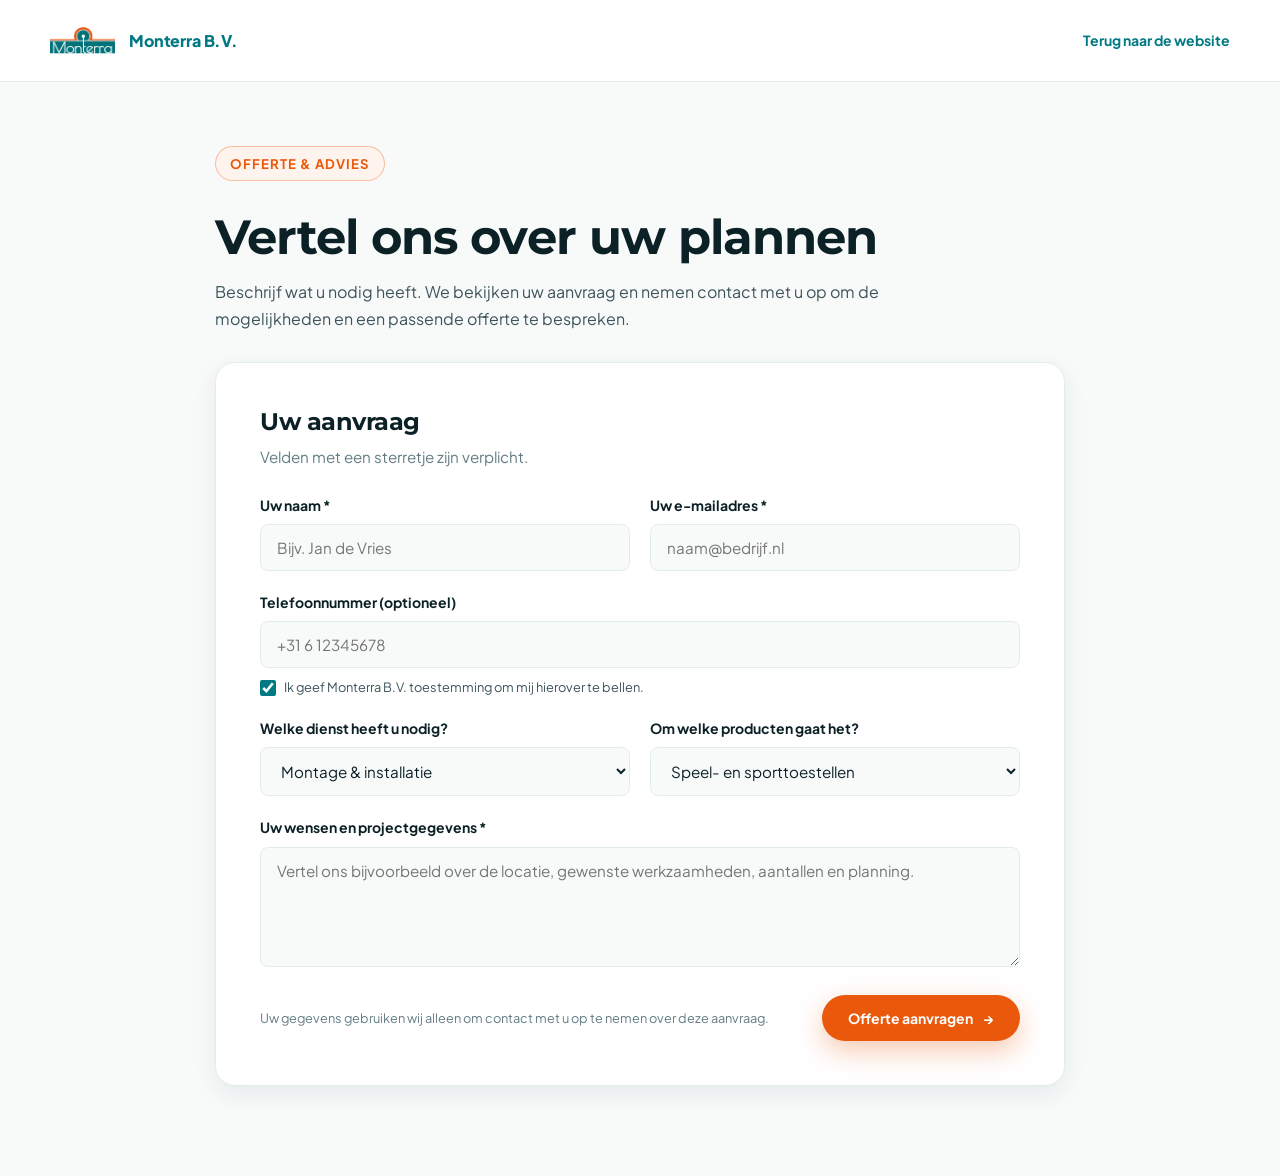
==== offerte.html @ 54d2835e "Update website" ====
<!doctype html>
<html lang="nl">
<head>
  <meta charset="utf-8">
  <meta name="viewport" content="width=device-width, initial-scale=1">
  <meta name="description" content="Vraag een offerte of advies aan bij Monterra B.V.">
  <title>Offerte of advies aanvragen | Monterra B.V.</title>
  <link rel="stylesheet" href="styles.css">
</head>
<body class="quote-page">
  <header class="quote-header">
    <a href="index.html" class="brand-link" aria-label="Monterra B.V. startpagina">
      <img src="assets/optimized/monterra-logo.png" alt="Monterra B.V." class="brand-logo-img">
      <span class="brand-name">Monterra B.V.</span>
    </a>
    <a href="index.html#contact" class="quote-back-link">Terug naar de website</a>
  </header>
  <main class="quote-main">
    <div class="quote-intro">
      <span class="section-tag tag-orange">Offerte & advies</span>
      <h1>Vertel ons over uw plannen</h1>
      <p>Beschrijf wat u nodig heeft. We bekijken uw aanvraag en nemen contact met u op om de mogelijkheden en een passende offerte te bespreken.</p>
    </div>
    <section class="contact-form-box quote-form-box" aria-labelledby="quoteFormTitle">
      <h2 id="quoteFormTitle">Uw aanvraag</h2>
      <p>Velden met een sterretje zijn verplicht.</p>
      <form id="quoteForm">
        <div class="form-grid">
          <div class="form-group">
            <label for="quoteName" class="form-label">Uw naam *</label>
            <input type="text" id="quoteName" class="form-control" placeholder="Bijv. Jan de Vries" autocomplete="name" required>
          </div>
          <div class="form-group">
            <label for="quoteEmail" class="form-label">Uw e-mailadres *</label>
            <input type="email" id="quoteEmail" class="form-control" placeholder="naam@bedrijf.nl" autocomplete="email" required>
          </div>
          <div class="form-group full-width">
            <label for="quotePhone" class="form-label">Telefoonnummer (optioneel)</label>
            <input type="tel" id="quotePhone" class="form-control" placeholder="+31 6 12345678" autocomplete="tel">
            <div class="form-consent-inline"><input type="checkbox" id="quoteCallConsent" checked><label for="quoteCallConsent">Ik geef Monterra B.V. toestemming om mij hierover te bellen.</label></div>
          </div>
          <div class="form-group">
            <label for="quoteService" class="form-label">Welke dienst heeft u nodig?</label>
            <select id="quoteService" class="form-control">
              <option>Montage & installatie</option>
              <option>Circulair en duurzaam vervangen</option>
              <option>Projectbegeleiding en planning</option>
              <option>Onderhoudscontroles</option>
              <option>Anders, graag in overleg</option>
            </select>
          </div>
          <div class="form-group">
            <label for="quoteCategory" class="form-label">Om welke producten gaat het?</label>
            <select id="quoteCategory" class="form-control">
              <option>Speel- en sporttoestellen</option>
              <option>Overkappingen en shelters</option>
              <option>Fietsparkeren</option>
              <option>Straatmeubilair</option>
              <option>Anders, graag in overleg</option>
            </select>
          </div>
          <div class="form-group full-width">
            <label for="quoteMessage" class="form-label">Uw wensen en projectgegevens *</label>
            <textarea id="quoteMessage" class="form-control" placeholder="Vertel ons bijvoorbeeld over de locatie, gewenste werkzaamheden, aantallen en planning." required></textarea>
          </div>
        </div>
        <div class="form-submit-row">
          <span class="form-privacy-note">Uw gegevens gebruiken wij alleen om contact met u op te nemen over deze aanvraag.</span>
          <button type="submit" class="btn-primary"><span>Offerte aanvragen</span><span aria-hidden="true">→</span></button>
        </div>
      </form>
    </section>
    <div id="quoteConfirmation" class="quote-confirmation" role="status" aria-live="polite" hidden>
      <span class="quote-confirmation-icon" aria-hidden="true">✓</span>
      <div><strong>Uw aanvraag staat klaar.</strong><br>Uw e-mailprogramma is geopend met uw aanvraag. Verstuur de e-mail daar om uw gegevens bij Monterra af te leveren.</div>
    </div>
  </main>
  <script>
    document.getElementById('quoteForm').addEventListener('submit', function (event) {
      event.preventDefault();
      const value = (id) => document.getElementById(id).value.trim();
      const name = value('quoteName');
      const email = value('quoteEmail');
      const phone = value('quotePhone') || 'Niet opgegeven';
      const service = value('quoteService');
      const category = value('quoteCategory');
      const consent = document.getElementById('quoteCallConsent').checked ? 'Ja' : 'Nee';
      const message = value('quoteMessage');
      const subject = encodeURIComponent('Offerteaanvraag via de website');
      const body = encodeURIComponent(`Naam: ${name}\nE-mailadres: ${email}\nTelefoonnummer: ${phone}\nToestemming om te bellen: ${consent}\nDienst: ${service}\nProductcategorie: ${category}\n\nWensen en projectgegevens:\n${message}`);
      window.location.href = `mailto:info@monterrabv.nl?subject=${subject}&body=${body}`;
      document.getElementById('quoteConfirmation').hidden = false;
      document.getElementById('quoteConfirmation').scrollIntoView({ behavior: 'smooth', block: 'nearest' });
    });
  </script>
</body>
</html>
---- styles.css ----
/* ==========================================================================
   MONTERRA B.V. - MODERN PROFESSIONAL REDESIGN
   Color Palette:
   - Primary: #EA580B (Terracotta / Horizon Orange)
   - Secondary: #017982 (Ocean Pine / Deep Teal)
   - Extended Palette: Built for optimal contrast, readability, and elegance
   ========================================================================== */

@import url('https://fonts.googleapis.com/css2?family=Montserrat:ital,wght@0,300;0,400;0,500;0,600;0,700;0,800;1,400&family=Plus+Jakarta+Sans:wght@400;500;600;700;800&display=swap');

:root {
  /* Brand Core Colors */
  --color-primary: #EA580B;
  --color-primary-hover: #C84805;
  --color-primary-active: #A63A02;
  --color-primary-light: #FFF4ED;
  --color-primary-surface: #FEEADB;
  --color-primary-glow: rgba(234, 88, 11, 0.25);
  --color-primary-border: rgba(234, 88, 11, 0.35);

  --color-secondary: #017982;
  --color-secondary-hover: #015E65;
  --color-secondary-light: #E7F6F7;
  --color-secondary-surface: #D0EFF2;
  --color-secondary-glow: rgba(1, 121, 130, 0.25);
  --color-secondary-border: rgba(1, 121, 130, 0.25);

  /* Deep Tones & Canvas */
  --color-deep-base: #071518;
  --color-deep-surface: #0E252A;
  --color-deep-card: #15343B;
  --color-deep-border: rgba(255, 255, 255, 0.1);

  --color-canvas: #F8FAFA;
  --color-canvas-alt: #F0F5F6;
  --color-surface-white: #FFFFFF;
  --color-surface-border: #E2ECEE;

  /* Typography */
  --color-text-main: #0C2126;
  --color-text-body: #3E545A;
  --color-text-muted: #647D84;
  --color-text-light: #E2EFF1;
  --color-text-white: #FFFFFF;

  /* Spacing & Radii */
  --radius-sm: 8px;
  --radius-md: 14px;
  --radius-lg: 20px;
  --radius-xl: 28px;
  --radius-full: 9999px;

  /* Shadows */
  --shadow-sm: 0 2px 8px rgba(12, 33, 38, 0.04);
  --shadow-md: 0 8px 24px rgba(12, 33, 38, 0.08);
  --shadow-lg: 0 16px 40px rgba(12, 33, 38, 0.12);
  --shadow-hover: 0 20px 48px rgba(1, 121, 130, 0.15);
  --shadow-primary: 0 10px 28px rgba(234, 88, 11, 0.32);

  /* Transitions */
  --transition-fast: 180ms cubic-bezier(0.16, 1, 0.3, 1);
  --transition-normal: 280ms cubic-bezier(0.16, 1, 0.3, 1);
  --transition-slow: 450ms cubic-bezier(0.16, 1, 0.3, 1);
}

/* Base Styles */
*, *::before, *::after {
  box-sizing: border-box;
  margin: 0;
  padding: 0;
}

html {
  scroll-behavior: smooth;
  font-family: 'Plus Jakarta Sans', 'Montserrat', -apple-system, BlinkMacSystemFont, 'Segoe UI', Roboto, sans-serif;
  color: var(--color-text-main);
  background-color: var(--color-canvas);
  -webkit-font-smoothing: antialiased;
  -moz-osx-font-smoothing: grayscale;
}

body {
  line-height: 1.6;
  overflow-x: hidden;
  background-color: var(--color-canvas);
}

img {
  max-width: 100%;
  height: auto;
  display: block;
}

a {
  color: inherit;
  text-decoration: none;
  transition: color var(--transition-fast);
}

button, input, textarea, select {
  font-family: inherit;
}

.container {
  width: 100%;
  max-width: 1240px;
  margin-left: auto;
  margin-right: auto;
  padding-left: 24px;
  padding-right: 24px;
}

/* Typography Helpers */
h1, h2, h3, h4, h5, h6 {
  font-family: 'Montserrat', sans-serif;
  color: var(--color-text-main);
  line-height: 1.25;
  font-weight: 700;
  letter-spacing: -0.02em;
}

.section-tag {
  display: inline-flex;
  align-items: center;
  gap: 8px;
  padding: 6px 14px;
  background-color: var(--color-secondary-light);
  color: var(--color-secondary);
  border-radius: var(--radius-full);
  font-size: 0.825rem;
  font-weight: 700;
  text-transform: uppercase;
  letter-spacing: 0.08em;
  margin-bottom: 16px;
  border: 1px solid var(--color-secondary-border);
}

.section-tag.tag-orange {
  background-color: var(--color-primary-light);
  color: var(--color-primary);
  border-color: var(--color-primary-border);
}

.section-title {
  font-size: clamp(2rem, 3.5vw, 2.75rem);
  margin-bottom: 16px;
  color: var(--color-text-main);
}

.section-subtitle {
  font-size: 1.125rem;
  color: var(--color-text-body);
  max-width: 680px;
  line-height: 1.65;
}

/* ==========================================================================
   NAVIGATION BAR
   ========================================================================== */
.site-header {
  position: sticky;
  top: 0;
  z-index: 100;
  background: rgba(255, 255, 255, 0.92);
  backdrop-filter: blur(14px);
  -webkit-backdrop-filter: blur(14px);
  border-bottom: 1px solid var(--color-surface-border);
  transition: all var(--transition-normal);
}

.site-header.scrolled {
  box-shadow: var(--shadow-sm);
  background: rgba(255, 255, 255, 0.98);
}

.nav-container {
  display: flex;
  align-items: center;
  justify-content: space-between;
  height: 84px;
}

.brand-link {
  display: flex;
  align-items: center;
  gap: 14px;
}

.brand-logo-img {
  height: 52px;
  width: auto;
  object-fit: contain;
}

.brand-text-block {
  display: flex;
  flex-direction: column;
}

.brand-name {
  font-size: 16px;
  font-weight: 800;
  color: var(--color-secondary);
  line-height: 1.1;
  letter-spacing: -0.01em;
}

.brand-tagline-small {
  font-size: 11px;
  font-weight: 600;
  color: var(--color-primary);
  letter-spacing: 0.02em;
}

.nav-menu {
  display: flex;
  align-items: center;
  list-style: none;
  gap: 32px;
}

.nav-link {
  font-size: 14px;
  font-weight: 600;
  color: var(--color-text-body);
  padding: 8px 0;
  position: relative;
  transition: color var(--transition-fast);
}

.nav-link:hover, .nav-link.active {
  color: var(--color-secondary);
}

.nav-link::after {
  content: '';
  position: absolute;
  bottom: 0;
  left: 0;
  width: 0;
  height: 2px;
  background: var(--color-primary);
  transition: width var(--transition-fast);
  border-radius: 2px;
}

.nav-link:hover::after, .nav-link.active::after {
  width: 100%;
}

.nav-link-badge {
  display: inline-block;
  padding: 2px 7px;
  font-size: 0.675rem;
  font-weight: 700;
  background: var(--color-primary-light);
  color: var(--color-primary);
  border-radius: var(--radius-full);
  margin-left: 6px;
  vertical-align: middle;
  border: 1px solid var(--color-primary-border);
}

.nav-actions {
  display: flex;
  align-items: center;
  gap: 16px;
}

.btn-phone-quick {
  display: flex;
  align-items: center;
  height: 40px;
  gap: 8px;
  font-size: 14px;
  font-weight: 700;
  color: var(--color-secondary);
  padding: 9px 16px;
  background: var(--color-secondary-light);
  border-radius: var(--radius-full);
  border: 1px solid var(--color-secondary-border);
  transition: all var(--transition-fast);
}

.nav-actions > .btn-primary {
  height: 40px;
  padding-top: 0;
  padding-bottom: 0;
}

.btn-phone-quick:hover {
  background: var(--color-secondary);
  color: #FFFFFF;
}

.btn-phone-quick svg {
  width: 16px;
  height: 16px;
}

.btn-primary {
  display: inline-flex;
  align-items: center;
  justify-content: center;
  gap: 10px;
  background-color: var(--color-primary);
  color: #FFFFFF;
  padding: 12px 24px;
  border-radius: var(--radius-full);
  font-weight: 700;
  font-size: 14px;
  box-shadow: var(--shadow-primary);
  border: 2px solid transparent;
  cursor: pointer;
  transition: all var(--transition-fast);
}

.btn-primary:hover {
  background-color: var(--color-primary-hover);
  transform: translateY(-2px);
  box-shadow: 0 12px 30px rgba(234, 88, 11, 0.4);
}

.btn-primary:active {
  transform: translateY(0);
}

.btn-secondary {
  display: inline-flex;
  align-items: center;
  justify-content: center;
  gap: 10px;
  background-color: #FFFFFF;
  color: var(--color-secondary);
  padding: 12px 24px;
  border-radius: var(--radius-full);
  font-weight: 700;
  font-size: 0.95rem;
  border: 2px solid var(--color-secondary);
  cursor: pointer;
  transition: all var(--transition-fast);
}

.btn-secondary:hover {
  background-color: var(--color-secondary-light);
  transform: translateY(-2px);
  box-shadow: var(--shadow-sm);
}

.mobile-menu-btn {
  display: none;
  background: transparent;
  border: none;
  color: var(--color-text-main);
  padding: 8px;
  cursor: pointer;
}

.mobile-menu-btn svg {
  width: 28px;
  height: 28px;
}

/* ==========================================================================
   HERO SECTION
   ========================================================================== */
.hero-section {
  position: relative;
  padding: 70px 0 100px;
  background: radial-gradient(circle at 85% 15%, rgba(1, 121, 130, 0.08) 0%, rgba(248, 250, 250, 0) 55%),
              radial-gradient(circle at 10% 90%, rgba(234, 88, 11, 0.06) 0%, rgba(248, 250, 250, 0) 45%),
              var(--color-canvas);
  overflow: hidden;
}

.hero-grid {
  display: grid;
  grid-template-columns: 1.15fr 0.85fr;
  gap: 56px;
  align-items: center;
}

.hero-content {
  position: relative;
  z-index: 2;
}

.hero-slogan-badge {
  display: inline-flex;
  align-items: center;
  gap: 10px;
  padding: 8px 18px;
  background: #FFFFFF;
  border: 1px solid var(--color-surface-border);
  border-radius: var(--radius-full);
  margin-bottom: 24px;
  box-shadow: var(--shadow-sm);
}

.hero-slogan-badge .pulse-dot {
  width: 9px;
  height: 9px;
  background-color: var(--color-primary);
  border-radius: 50%;
  box-shadow: 0 0 0 0 rgba(234, 88, 11, 0.6);
  animation: pulseDot 2s infinite;
}

@keyframes pulseDot {
  0% { transform: scale(0.95); box-shadow: 0 0 0 0 rgba(234, 88, 11, 0.7); }
  70% { transform: scale(1); box-shadow: 0 0 0 8px rgba(234, 88, 11, 0); }
  100% { transform: scale(0.95); box-shadow: 0 0 0 0 rgba(234, 88, 11, 0); }
}

.hero-slogan-badge span {
  font-size: 0.875rem;
  font-weight: 700;
  color: var(--color-secondary);
}

.hero-title {
  font-size: clamp(2.4rem, 4.5vw, 3.75rem);
  font-weight: 800;
  color: var(--color-text-main);
  line-height: 1.12;
  letter-spacing: -0.03em;
  margin-bottom: 22px;
}

.hero-title .highlight-orange {
  color: var(--color-primary);
  position: relative;
  display: inline-block;
}

.hero-title .highlight-teal {
  color: var(--color-secondary);
}

.hero-description {
  font-size: 1.15rem;
  color: var(--color-text-body);
  line-height: 1.7;
  margin-bottom: 32px;
}

.hero-pillars {
  display: grid;
  grid-template-columns: repeat(2, 1fr);
  gap: 14px 20px;
  margin-bottom: 36px;
}

.pillar-item {
  display: flex;
  align-items: center;
  gap: 10px;
  font-size: 0.95rem;
  font-weight: 600;
  color: var(--color-text-main);
}

.pillar-item .check-icon {
  width: 22px;
  height: 22px;
  border-radius: 50%;
  background: var(--color-secondary-light);
  color: var(--color-secondary);
  display: flex;
  align-items: center;
  justify-content: center;
  flex-shrink: 0;
}

.hero-cta-group {
  display: flex;
  align-items: center;
  gap: 16px;
  flex-wrap: wrap;
  margin-bottom: 40px;
}

.hero-stats-strip {
  display: flex;
  align-items: center;
  gap: 36px;
  padding-top: 28px;
  border-top: 1px solid var(--color-surface-border);
}

.stat-item {
  display: flex;
  flex-direction: column;
}

.stat-number {
  font-size: 1.75rem;
  font-weight: 800;
  color: var(--color-secondary);
  line-height: 1.1;
  font-family: 'Montserrat', sans-serif;
}

.stat-label {
  font-size: 0.8rem;
  font-weight: 600;
  color: var(--color-text-muted);
}

/* Hero Visual Card */
.hero-visual {
  position: relative;
  z-index: 1;
}

.hero-image-wrapper {
  position: relative;
  border-radius: var(--radius-xl);
  overflow: hidden;
  box-shadow: var(--shadow-lg);
  border: 1px solid rgba(1, 121, 130, 0.15);
  background: #FFFFFF;
}

.hero-main-img {
  width: 100%;
  height: 480px;
  object-fit: cover;
  display: block;
  transition: transform var(--transition-slow);
}

.hero-image-wrapper:hover .hero-main-img {
  transform: scale(1.03);
}

.hero-image-overlay {
  position: absolute;
  inset: 0;
  background: linear-gradient(180deg, rgba(7, 21, 24, 0.1) 0%, rgba(7, 21, 24, 0.7) 100%);
  pointer-events: none;
}

.hero-overlay-content {
  position: absolute;
  bottom: 24px;
  left: 24px;
  right: 24px;
  color: #FFFFFF;
}

.hero-overlay-tag {
  display: inline-block;
  padding: 4px 12px;
  background: var(--color-primary);
  color: #FFFFFF;
  border-radius: var(--radius-full);
  font-size: 0.75rem;
  font-weight: 700;
  text-transform: uppercase;
  margin-bottom: 8px;
}

.hero-overlay-title {
  font-size: 1.25rem;
  color: #FFFFFF;
  font-weight: 700;
  margin-bottom: 4px;
}

.hero-overlay-desc {
  font-size: 0.875rem;
  color: rgba(255, 255, 255, 0.85);
}

/* Floating Badges */
.floating-glass-card {
  position: absolute;
  top: -20px;
  right: -20px;
  background: rgba(255, 255, 255, 0.95);
  backdrop-filter: blur(12px);
  padding: 14px 20px;
  border-radius: var(--radius-md);
  box-shadow: var(--shadow-md);
  border: 1px solid var(--color-surface-border);
  display: flex;
  align-items: center;
  gap: 12px;
  animation: floatCard 4s ease-in-out infinite alternate;
}

@keyframes floatCard {
  0% { transform: translateY(0); }
  100% { transform: translateY(-8px); }
}

.floating-glass-card .icon-box {
  width: 40px;
  height: 40px;
  border-radius: var(--radius-sm);
  background: var(--color-primary-light);
  color: var(--color-primary);
  display: flex;
  align-items: center;
  justify-content: center;
}

.floating-card-title {
  font-size: 0.85rem;
  font-weight: 700;
  color: var(--color-text-main);
}

.floating-card-sub {
  font-size: 0.725rem;
  color: var(--color-text-muted);
}

/* ==========================================================================
   SERVICES / "WAT DOEN WIJ VOOR U?"
   ========================================================================== */
.services-section {
  padding: 100px 0;
  background-color: #FFFFFF;
  position: relative;
}

.section-header-centered {
  text-align: center;
  max-width: 840px;
  margin: 0 auto 60px;
}

.section-header-centered .section-subtitle {
  margin: 0 auto;
}

.services-grid {
  display: grid;
  grid-template-columns: repeat(4, 1fr);
  gap: 28px;
}

.service-card {
  background: var(--color-canvas);
  border-radius: var(--radius-lg);
  padding: 36px 28px;
  border: 1px solid var(--color-surface-border);
  transition: all var(--transition-normal);
  display: flex;
  flex-direction: column;
  position: relative;
}

.service-card:hover {
  background: #FFFFFF;
  transform: translateY(-6px);
  box-shadow: var(--shadow-hover);
  border-color: var(--color-secondary-border);
}

.service-icon-wrapper {
  width: 60px;
  height: 60px;
  border-radius: var(--radius-md);
  background: var(--color-secondary-light);
  color: var(--color-secondary);
  display: flex;
  align-items: center;
  justify-content: center;
  margin-bottom: 24px;
  transition: all var(--transition-normal);
}

.service-card:hover .service-icon-wrapper {
  background: var(--color-primary);
  color: #FFFFFF;
  transform: scale(1.08);
}

.service-card h3 {
  font-size: 1.25rem;
  margin-bottom: 14px;
  color: var(--color-text-main);
}

.service-card p {
  font-size: 0.95rem;
  color: var(--color-text-body);
  line-height: 1.6;
  flex-grow: 1;
  margin-bottom: 20px;
}

.service-features-list {
  list-style: none;
  border-top: 1px solid var(--color-surface-border);
  padding-top: 16px;
  margin-top: auto;
}

.service-features-list li {
  display: flex;
  align-items: center;
  gap: 8px;
  font-size: 0.825rem;
  color: var(--color-text-muted);
  margin-bottom: 8px;
  font-weight: 500;
}

.service-features-list li svg {
  color: var(--color-primary);
  flex-shrink: 0;
}

/* Callout banner inside services */
.sustainability-banner {
  margin-top: 60px;
  background: linear-gradient(135deg, var(--color-deep-surface) 0%, var(--color-secondary) 100%);
  border-radius: var(--radius-xl);
  padding: 48px;
  color: #FFFFFF;
  display: grid;
  grid-template-columns: 1fr auto;
  gap: 36px;
  align-items: center;
  box-shadow: var(--shadow-lg);
  position: relative;
  overflow: hidden;
}

.sustainability-banner::before {
  content: '';
  position: absolute;
  top: -50%;
  right: -20%;
  width: 400px;
  height: 400px;
  border-radius: 50%;
  background: radial-gradient(circle, rgba(234, 88, 11, 0.25) 0%, transparent 70%);
  pointer-events: none;
}

.banner-content h3 {
  color: #FFFFFF;
  font-size: 1.75rem;
  margin-bottom: 14px;
}

.banner-content p {
  color: rgba(255, 255, 255, 0.9);
  font-size: 1.05rem;
  line-height: 1.65;
  max-width: 800px;
}

/* ==========================================================================
   RECENT PROJECTS SECTION (KEY REQUIREMENT)
   ========================================================================== */
.projects-section {
  padding: 110px 0;
  background: #FFFFFF;
  position: relative;
}

.projects-header-row {
  display: flex;
  justify-content: space-between;
  align-items: flex-end;
  margin-bottom: 48px;
  flex-wrap: wrap;
  gap: 24px;
}

.projects-filter-bar {
  display: flex;
  gap: 10px;
  background: #FFFFFF;
  padding: 6px;
  border-radius: var(--radius-full);
  border: 1px solid var(--color-surface-border);
  box-shadow: var(--shadow-sm);
  flex-wrap: wrap;
}

.filter-btn {
  background: transparent;
  border: none;
  padding: 8px 18px;
  border-radius: var(--radius-full);
  font-size: 0.875rem;
  font-weight: 600;
  color: var(--color-text-body);
  cursor: pointer;
  transition: all var(--transition-fast);
}

.filter-btn:hover {
  color: var(--color-secondary);
}

.filter-btn.active {
  background: var(--color-secondary);
  color: #FFFFFF;
  box-shadow: var(--shadow-sm);
}

.projects-grid {
  display: grid;
  grid-template-columns: repeat(3, 1fr);
  gap: 32px;
  margin-bottom: 56px;
}

.project-card {
  background: #FFFFFF;
  border-radius: var(--radius-lg);
  overflow: hidden;
  border: 1px solid var(--color-surface-border);
  box-shadow: var(--shadow-sm);
  transition: all var(--transition-normal);
  display: flex;
  flex-direction: column;
  cursor: pointer;
}

.project-card:hover {
  transform: translateY(-8px);
  box-shadow: var(--shadow-hover);
  border-color: var(--color-secondary-border);
}

.project-thumb-box {
  position: relative;
  height: 250px;
  overflow: hidden;
  background: #EAEAEA;
}

.project-thumb-img {
  width: 100%;
  height: 100%;
  object-fit: cover;
  transition: transform var(--transition-slow);
}

.project-card:hover .project-thumb-img {
  transform: scale(1.08);
}

.project-badge-pill {
  position: absolute;
  top: 16px;
  left: 16px;
  padding: 5px 12px;
  background: rgba(14, 37, 42, 0.85);
  backdrop-filter: blur(8px);
  color: #FFFFFF;
  border-radius: var(--radius-full);
  font-size: 0.75rem;
  font-weight: 700;
  letter-spacing: 0.04em;
  text-transform: uppercase;
}

.project-badge-pill.badge-orange {
  background: var(--color-primary);
}

.project-zoom-btn {
  position: absolute;
  bottom: 16px;
  right: 16px;
  width: 38px;
  height: 38px;
  border-radius: 50%;
  background: #FFFFFF;
  color: var(--color-text-main);
  display: flex;
  align-items: center;
  justify-content: center;
  box-shadow: var(--shadow-md);
  opacity: 0;
  transform: translateY(10px);
  transition: all var(--transition-fast);
}

.project-card:hover .project-zoom-btn {
  opacity: 1;
  transform: translateY(0);
}

.project-body {
  background: #FFFFFF;
  padding: 28px 24px;
  display: flex;
  flex-direction: column;
  flex-grow: 1;
}

.project-title {
  font-size: 1.25rem;
  font-weight: 700;
  margin-bottom: 12px;
  color: var(--color-text-main);
  transition: color var(--transition-fast);
}

.project-card:hover .project-title {
  color: var(--color-secondary);
}

.project-description {
  font-size: 0.925rem;
  color: var(--color-text-body);
  line-height: 1.6;
  margin-bottom: 20px;
  flex-grow: 1;
}

.project-meta-row {
  display: flex;
  align-items: center;
  justify-content: space-between;
  border-top: 1px solid var(--color-surface-border);
  padding-top: 16px;
  font-size: 0.85rem;
  font-weight: 600;
  color: var(--color-text-muted);
}

.project-details-link {
  color: var(--color-primary);
  display: inline-flex;
  align-items: center;
  gap: 6px;
  font-weight: 700;
}

.project-card:hover .project-details-link {
  text-decoration: underline;
}

/* ==========================================================================
   INSTAGRAM FEATURE HUB & CTA (PROMINENT REQUIREMENT)
   ========================================================================== */
.instagram-hub-card {
  background: linear-gradient(135deg, #FFFFFF 0%, var(--color-secondary-light) 100%);
  border-radius: var(--radius-xl);
  padding: 44px 48px;
  border: 2px solid var(--color-secondary-border);
  box-shadow: var(--shadow-md);
  display: flex;
  align-items: center;
  justify-content: space-between;
  gap: 36px;
  flex-wrap: wrap;
  position: relative;
  overflow: hidden;
}

.instagram-hub-card::after {
  content: '';
  position: absolute;
  top: 0;
  right: 0;
  width: 260px;
  height: 100%;
  background: radial-gradient(circle at 100% 50%, rgba(234, 88, 11, 0.12) 0%, transparent 70%);
  pointer-events: none;
}

.instagram-hub-info {
  display: flex;
  align-items: center;
  gap: 24px;
  max-width: 650px;
}

.instagram-icon-disc {
  width: 72px;
  height: 72px;
  border-radius: 20px;
  background: radial-gradient(circle at 30% 107%, #fdf497 0%, #fdf497 5%, #fd5949 45%, #d6249f 60%, #285AEB 90%);
  display: flex;
  align-items: center;
  justify-content: center;
  color: #FFFFFF;
  flex-shrink: 0;
  box-shadow: 0 10px 24px rgba(214, 36, 159, 0.3);
}

.instagram-icon-disc svg {
  width: 36px;
  height: 36px;
}

.instagram-text-wrap h3 {
  font-size: 1.45rem;
  margin-bottom: 6px;
  color: var(--color-text-main);
}

.instagram-text-wrap p {
  font-size: 0.95rem;
  color: var(--color-text-body);
  line-height: 1.55;
}

.instagram-stats-chips {
  display: flex;
  gap: 12px;
  margin-top: 10px;
  flex-wrap: wrap;
}

.ig-chip {
  font-size: 0.775rem;
  font-weight: 700;
  padding: 4px 10px;
  border-radius: var(--radius-full);
  background: rgba(1, 121, 130, 0.08);
  color: var(--color-secondary);
}

.btn-instagram-projects {
  display: inline-flex;
  align-items: center;
  gap: 12px;
  padding: 16px 32px;
  border-radius: var(--radius-full);
  background: var(--color-primary);
  color: #FFFFFF;
  font-weight: 800;
  font-size: 1.05rem;
  box-shadow: var(--shadow-primary);
  transition: all var(--transition-fast);
  white-space: nowrap;
  border: none;
}

.btn-instagram-projects:hover {
  background: var(--color-primary-hover);
  transform: translateY(-3px) scale(1.02);
  box-shadow: 0 16px 36px rgba(234, 88, 11, 0.45);
}

.btn-instagram-projects svg {
  width: 22px;
  height: 22px;
}

/* ==========================================================================
   ABOUT MONTERRA & FOUNDER'S JOURNEY ("WIE ZIJN WIJ?" & "WIE BEN IK?")
   ========================================================================== */
.about-section {
  padding: 110px 0;
  background-color: #FFFFFF;
  position: relative;
}

.about-grid {
  display: grid;
  grid-template-columns: 0.9fr 1.1fr;
  gap: 60px;
  align-items: flex-start;
}

.about-card-left {
  background: var(--color-deep-surface);
  color: #FFFFFF;
  border-radius: var(--radius-xl);
  padding: 44px;
  position: relative;
  overflow: hidden;
  box-shadow: var(--shadow-lg);
}

.about-card-left::before {
  content: '';
  position: absolute;
  top: 0;
  left: 0;
  width: 6px;
  height: 100%;
  background: var(--color-primary);
}

.about-card-left .mark-icon {
  width: 80px;
  height: 80px;
  margin-bottom: 24px;
  object-fit: contain;
}

.about-card-left h3 {
  color: #FFFFFF;
  font-size: 1.85rem;
  margin-bottom: 18px;
}

.about-quote-box {
  background: rgba(255, 255, 255, 0.08);
  border-left: 3px solid var(--color-primary);
  padding: 18px 20px;
  border-radius: 0 var(--radius-sm) var(--radius-sm) 0;
  margin-bottom: 24px;
  font-style: italic;
  font-size: 1.05rem;
  line-height: 1.6;
  color: rgba(255, 255, 255, 0.95);
}

.about-card-left p {
  color: rgba(255, 255, 255, 0.85);
  font-size: 0.975rem;
  line-height: 1.7;
  margin-bottom: 28px;
}

.about-badges-strip {
  display: flex;
  flex-direction: column;
  gap: 14px;
  border-top: 1px solid rgba(255, 255, 255, 0.12);
  padding-top: 24px;
}

.badge-row {
  display: flex;
  align-items: center;
  gap: 12px;
  font-size: 0.9rem;
  color: rgba(255, 255, 255, 0.9);
  font-weight: 600;
}

.badge-row .badge-check {
  width: 24px;
  height: 24px;
  border-radius: 50%;
  background: var(--color-primary);
  color: #FFFFFF;
  display: flex;
  align-items: center;
  justify-content: center;
  flex-shrink: 0;
}

/* Timeline on Right */
.founder-story-wrapper {
  position: relative;
}

.founder-header {
  margin-bottom: 32px;
}

.founder-timeline {
  position: relative;
  padding-left: 32px;
}

.founder-timeline::before {
  content: '';
  position: absolute;
  top: 12px;
  bottom: 24px;
  left: 9px;
  width: 3px;
  background: var(--color-secondary-surface);
  border-radius: 2px;
}

.timeline-item {
  position: relative;
  margin-bottom: 36px;
}

.timeline-item:last-child {
  margin-bottom: 0;
}

.timeline-marker {
  position: absolute;
  left: -32px;
  top: 4px;
  width: 22px;
  height: 22px;
  border-radius: 50%;
  background: #FFFFFF;
  border: 4px solid var(--color-secondary);
  box-shadow: 0 0 0 4px var(--color-secondary-light);
  transition: all var(--transition-fast);
}

.timeline-item.active .timeline-marker {
  border-color: var(--color-primary);
  box-shadow: 0 0 0 4px var(--color-primary-light);
}

.timeline-year-tag {
  display: inline-block;
  font-size: 0.8rem;
  font-weight: 800;
  color: var(--color-secondary);
  background: var(--color-secondary-light);
  padding: 3px 10px;
  border-radius: var(--radius-full);
  margin-bottom: 6px;
}

.timeline-item.active .timeline-year-tag {
  background: var(--color-primary-light);
  color: var(--color-primary);
}

.timeline-title {
  font-size: 1.2rem;
  font-weight: 700;
  margin-bottom: 8px;
  color: var(--color-text-main);
}

.timeline-desc {
  font-size: 0.95rem;
  color: var(--color-text-body);
  line-height: 1.65;
}

/* ==========================================================================
   INTERACTIVE INQUIRY & CALCULATOR HUB
   ========================================================================== */
.calculator-section {
  padding: 100px 0;
  background: linear-gradient(180deg, var(--color-canvas) 0%, #FFFFFF 100%);
}

.calculator-card {
  background: #FFFFFF;
  border-radius: var(--radius-xl);
  border: 1px solid var(--color-surface-border);
  box-shadow: var(--shadow-lg);
  padding: 48px;
  max-width: 960px;
  margin: 0 auto;
}

.calc-step-title {
  font-size: 1.1rem;
  font-weight: 700;
  color: var(--color-text-main);
  margin-bottom: 16px;
  display: flex;
  align-items: center;
  gap: 10px;
}

.calc-step-title .step-number {
  width: 28px;
  height: 28px;
  border-radius: 50%;
  background: var(--color-secondary);
  color: #FFFFFF;
  display: inline-flex;
  align-items: center;
  justify-content: center;
  font-size: 0.85rem;
}

.options-pill-grid {
  display: grid;
  grid-template-columns: repeat(auto-fit, minmax(200px, 1fr));
  gap: 14px;
  margin-bottom: 32px;
}

.pill-option {
  position: relative;
}

.pill-option input[type="radio"],
.pill-option input[type="checkbox"] {
  position: absolute;
  opacity: 0;
  pointer-events: none;
}

.pill-label {
  display: flex;
  flex-direction: column;
  padding: 16px;
  background: var(--color-canvas);
  border: 2px solid var(--color-surface-border);
  border-radius: var(--radius-md);
  cursor: pointer;
  transition: all var(--transition-fast);
}

.pill-label strong {
  font-size: 0.95rem;
  color: var(--color-text-main);
  margin-bottom: 4px;
}

.pill-label span {
  font-size: 0.8rem;
  color: var(--color-text-muted);
}

.pill-option input:checked + .pill-label {
  border-color: var(--color-secondary);
  background: var(--color-secondary-light);
}

.calc-result-box {
  background: var(--color-canvas);
  border-radius: var(--radius-md);
  padding: 24px;
  border: 1px dashed var(--color-secondary-border);
  display: flex;
  align-items: center;
  justify-content: space-between;
  gap: 20px;
  flex-wrap: wrap;
}

.calc-result-text h4 {
  font-size: 1.15rem;
  margin-bottom: 4px;
}

.calc-result-text p {
  font-size: 0.875rem;
  color: var(--color-text-body);
}

/* ==========================================================================
   CONTACT SECTION & LOCATION
   ========================================================================== */
.contact-section {
  padding: 100px 0;
  background-color: var(--color-deep-base);
  color: #FFFFFF;
  position: relative;
}

.contact-section .section-title {
  color: #FFFFFF;
}

.contact-section .section-subtitle {
  color: rgba(255, 255, 255, 0.8);
}

.contact-grid {
  display: grid;
  grid-template-columns: 1fr 1.2fr;
  gap: 56px;
  margin-top: 50px;
}

.contact-info-col {
  display: flex;
  flex-direction: column;
  gap: 28px;
}

.contact-card-box {
  background: var(--color-deep-surface);
  border: 1px solid var(--color-deep-border);
  border-radius: var(--radius-lg);
  padding: 32px;
}

.contact-card-box h3 {
  color: #FFFFFF;
  font-size: 1.4rem;
  margin-bottom: 12px;
}

.contact-card-box p {
  color: rgba(255, 255, 255, 0.8);
  font-size: 0.95rem;
  line-height: 1.6;
  margin-bottom: 24px;
}

.contact-channels-list {
  list-style: none;
  display: flex;
  flex-direction: column;
  gap: 18px;
}

.channel-item {
  display: flex;
  align-items: flex-start;
  gap: 16px;
}

.channel-icon {
  width: 44px;
  height: 44px;
  border-radius: var(--radius-sm);
  background: rgba(234, 88, 11, 0.15);
  color: var(--color-primary);
  display: flex;
  align-items: center;
  justify-content: center;
  flex-shrink: 0;
}

.channel-info strong {
  display: block;
  font-size: 0.8rem;
  text-transform: uppercase;
  color: rgba(255, 255, 255, 0.6);
  margin-bottom: 2px;
  letter-spacing: 0.05em;
}

.channel-info a,
.channel-info span {
  font-size: 1.05rem;
  color: #FFFFFF;
  font-weight: 600;
}

.channel-info a:hover {
  color: var(--color-primary);
}

/* Social buttons strip */
.social-buttons-strip {
  display: flex;
  gap: 12px;
  margin-top: 8px;
}

.social-btn {
  display: inline-flex;
  align-items: center;
  gap: 8px;
  padding: 10px 18px;
  border-radius: var(--radius-full);
  background: rgba(255, 255, 255, 0.08);
  color: #FFFFFF;
  font-size: 0.85rem;
  font-weight: 600;
  border: 1px solid rgba(255, 255, 255, 0.12);
  transition: all var(--transition-fast);
}

.social-btn:hover {
  background: var(--color-primary);
  border-color: var(--color-primary);
  transform: translateY(-2px);
}

.social-btn svg {
  width: 18px;
  height: 18px;
}

/* Contact Form */
.contact-form-box {
  background: #FFFFFF;
  border-radius: var(--radius-xl);
  padding: 44px;
  color: var(--color-text-main);
  box-shadow: var(--shadow-lg);
}

.contact-form-box h3 {
  font-size: 1.6rem;
  margin-bottom: 8px;
  color: var(--color-text-main);
}

.contact-form-box p {
  color: var(--color-text-body);
  font-size: 0.95rem;
  margin-bottom: 28px;
}

.form-grid {
  display: grid;
  grid-template-columns: repeat(2, 1fr);
  gap: 20px;
  margin-bottom: 20px;
}

.form-group.full-width {
  grid-column: 1 / -1;
}

.form-label {
  display: block;
  font-size: 0.875rem;
  font-weight: 700;
  margin-bottom: 8px;
  color: var(--color-text-main);
}

.form-control {
  width: 100%;
  padding: 13px 16px;
  border-radius: var(--radius-sm);
  border: 1.5px solid var(--color-surface-border);
  background: var(--color-canvas);
  font-size: 0.95rem;
  color: var(--color-text-main);
  transition: all var(--transition-fast);
}

.form-control:focus {
  outline: none;
  border-color: var(--color-secondary);
  background: #FFFFFF;
  box-shadow: 0 0 0 4px var(--color-secondary-light);
}

textarea.form-control {
  resize: vertical;
  min-height: 120px;
}

.form-submit-row {
  display: flex;
  align-items: center;
  justify-content: space-between;
  gap: 16px;
  flex-wrap: wrap;
}

.form-privacy-note {
  font-size: 0.8rem;
  color: var(--color-text-muted);
}

.form-consent-row {
  display: flex;
  align-items: flex-start;
  gap: 10px;
  margin-bottom: 20px;
  padding: 14px 16px;
  background: rgba(1, 121, 130, 0.08);
  border-radius: var(--radius-sm);
  border: 1px solid rgba(1, 121, 130, 0.2);
}

.form-consent-row input[type="checkbox"] {
  width: 17px;
  height: 17px;
  min-width: 17px;
  margin-top: 2px;
  accent-color: var(--color-secondary);
  cursor: pointer;
}

.form-consent-row label {
  font-size: 0.83rem;
  color: var(--color-text-body);
  line-height: 1.5;
  cursor: pointer;
}

.form-consent-inline {
  display: flex;
  align-items: flex-start;
  gap: 8px;
  margin-top: 10px;
  color: var(--color-text-body);
}

.form-consent-inline input[type="checkbox"] {
  width: 16px;
  height: 16px;
  flex: 0 0 16px;
  margin-top: 2px;
  accent-color: var(--color-secondary);
}

.form-consent-inline label {
  font-size: 0.8rem;
  line-height: 1.45;
  cursor: pointer;
}


/* ==========================================================================
   FOOTER
   ========================================================================== */
.site-footer {
  background: #050E10;
  color: #FFFFFF;
  padding: 60px 0 30px;
  border-top: 1px solid rgba(255, 255, 255, 0.08);
}

.footer-top {
  display: grid;
  grid-template-columns: 1.4fr 1fr 1fr 1fr;
  gap: 40px;
  margin-bottom: 48px;
}

.footer-brand p {
  color: rgba(255, 255, 255, 0.7);
  font-size: 0.925rem;
  line-height: 1.6;
  margin-top: 14px;
  max-width: 320px;
}

.footer-col h4 {
  color: #FFFFFF;
  font-size: 1.05rem;
  margin-bottom: 20px;
  position: relative;
  padding-bottom: 8px;
}

.footer-col h4::after {
  content: '';
  position: absolute;
  bottom: 0;
  left: 0;
  width: 24px;
  height: 2px;
  background: var(--color-primary);
}

.footer-links {
  list-style: none;
  display: flex;
  flex-direction: column;
  gap: 10px;
}

.footer-links a {
  color: rgba(255, 255, 255, 0.75);
  font-size: 0.9rem;
  transition: color var(--transition-fast);
}

.footer-links a:hover {
  color: var(--color-primary);
  padding-left: 4px;
}

.footer-bottom {
  display: flex;
  align-items: center;
  justify-content: space-between;
  padding-top: 28px;
  border-top: 1px solid rgba(255, 255, 255, 0.08);
  font-size: 0.85rem;
  color: rgba(255, 255, 255, 0.6);
  flex-wrap: wrap;
  gap: 16px;
}

/* ==========================================================================
   LIGHTBOX MODAL FOR RECENT PROJECTS
   ========================================================================== */
.project-modal {
  position: fixed;
  inset: 0;
  z-index: 9999;
  background: rgba(7, 21, 24, 0.85);
  backdrop-filter: blur(12px);
  -webkit-backdrop-filter: blur(12px);
  display: flex;
  align-items: center;
  justify-content: center;
  padding: 24px;
  opacity: 0;
  pointer-events: none;
  transition: opacity var(--transition-normal);
}

.project-modal.active {
  opacity: 1;
  pointer-events: auto;
}

.modal-dialog {
  background: #FFFFFF;
  border-radius: var(--radius-xl);
  max-width: 900px;
  width: 100%;
  max-height: 90vh;
  overflow-y: auto;
  box-shadow: 0 24px 60px rgba(0, 0, 0, 0.4);
  position: relative;
  transform: translateY(20px) scale(0.97);
  transition: transform var(--transition-normal);
}

.project-modal.active .modal-dialog {
  transform: translateY(0) scale(1);
}

.modal-close-btn {
  position: absolute;
  top: 18px;
  right: 18px;
  width: 40px;
  height: 40px;
  border-radius: 50%;
  background: rgba(0, 0, 0, 0.6);
  color: #FFFFFF;
  border: none;
  cursor: pointer;
  display: flex;
  align-items: center;
  justify-content: center;
  z-index: 10;
  transition: background var(--transition-fast);
}

.modal-close-btn:hover {
  background: var(--color-primary);
}

.modal-image-holder {
  height: 380px;
  background: #000;
  position: relative;
  overflow: hidden;
}

.modal-img {
  width: 100%;
  height: 100%;
  object-fit: cover;
}

.modal-content-area {
  padding: 36px;
}

.modal-project-tag {
  display: inline-block;
  padding: 4px 12px;
  background: var(--color-secondary-light);
  color: var(--color-secondary);
  border-radius: var(--radius-full);
  font-size: 0.8rem;
  font-weight: 700;
  margin-bottom: 12px;
}

.modal-project-title {
  font-size: 1.75rem;
  margin-bottom: 14px;
}

.modal-project-desc {
  font-size: 1.05rem;
  color: var(--color-text-body);
  line-height: 1.7;
  margin-bottom: 24px;
}

.modal-specs-grid {
  display: grid;
  grid-template-columns: repeat(3, 1fr);
  gap: 16px;
  background: var(--color-canvas);
  border-radius: var(--radius-md);
  padding: 20px;
  margin-bottom: 28px;
}

.spec-cell strong {
  display: block;
  font-size: 0.75rem;
  text-transform: uppercase;
  color: var(--color-text-muted);
  letter-spacing: 0.05em;
  margin-bottom: 4px;
}

.spec-cell span {
  font-size: 0.95rem;
  font-weight: 700;
  color: var(--color-text-main);
}

.modal-actions-bar {
  display: flex;
  align-items: center;
  justify-content: space-between;
  gap: 16px;
  flex-wrap: wrap;
  border-top: 1px solid var(--color-surface-border);
  padding-top: 20px;
}

/* ==========================================================================
   STICKY MOBILE QUICK ACTION BAR
   ========================================================================== */
.sticky-mobile-bar {
  display: none;
  position: fixed;
  bottom: 0;
  left: 0;
  right: 0;
  z-index: 99;
  background: rgba(255, 255, 255, 0.96);
  backdrop-filter: blur(12px);
  border-top: 1px solid var(--color-surface-border);
  padding: 10px 16px;
  box-shadow: 0 -4px 16px rgba(0, 0, 0, 0.08);
}

.mobile-bar-actions {
  display: flex;
  gap: 10px;
}

.mobile-bar-actions a {
  flex: 1;
  text-align: center;
  padding: 10px;
  font-size: 0.85rem;
  font-weight: 700;
  border-radius: var(--radius-sm);
  display: flex;
  align-items: center;
  justify-content: center;
  gap: 6px;
}

.mobile-btn-phone {
  background: var(--color-secondary-light);
  color: var(--color-secondary);
}

.mobile-btn-ig {
  background: var(--color-primary);
  color: #FFFFFF;
}

/* ==========================================================================
   TOAST NOTIFICATION
   ========================================================================== */
.toast-notice {
  position: fixed;
  bottom: 30px;
  right: 30px;
  z-index: 10000;
  background: var(--color-deep-surface);
  color: #FFFFFF;
  padding: 16px 24px 16px 20px;
  border-radius: var(--radius-md);
  box-shadow: var(--shadow-lg);
  border-left: 4px solid #22c55e;
  display: flex;
  align-items: flex-start;
  gap: 12px;
  transform: translateY(100px);
  opacity: 0;
  transition: all var(--transition-normal);
  pointer-events: none;
  max-width: 380px;
}

.toast-notice.show {
  transform: translateY(0);
  opacity: 1;
  pointer-events: auto;
}

.toast-close-btn {
  background: none;
  border: none;
  color: rgba(255,255,255,0.6);
  cursor: pointer;
  font-size: 20px;
  line-height: 1;
  padding: 0 0 0 8px;
  margin-left: auto;
  flex-shrink: 0;
  transition: color var(--transition-fast);
}

.toast-close-btn:hover {
  color: #ffffff;
}

.toast-notice .toast-text {
  flex: 1;
}

.quote-page {
  min-height: 100vh;
  background: var(--color-canvas);
}

.quote-header {
  min-height: 82px;
  display: flex;
  align-items: center;
  justify-content: space-between;
  gap: 20px;
  padding: 12px max(24px, calc((100vw - 1180px) / 2));
  background: #fff;
  border-bottom: 1px solid var(--color-surface-border);
}

.quote-header .brand-logo-img { height: 46px; }
.quote-back-link { color: var(--color-secondary); font-size: 14px; font-weight: 700; }
.quote-main { width: min(850px, calc(100% - 40px)); margin: 0 auto; padding: 64px 0 90px; }
.quote-intro { max-width: 680px; margin-bottom: 30px; }
.quote-intro h1 { margin: 14px 0; font-size: clamp(2rem, 4vw, 3rem); line-height: 1.1; }
.quote-intro p { color: var(--color-text-body); line-height: 1.7; }
.quote-form-box { padding: clamp(24px, 5vw, 44px); background: #fff; border: 1px solid var(--color-surface-border); border-radius: var(--radius-lg); box-shadow: var(--shadow-md); }
.quote-form-box h2 { font-size: 1.5rem; margin-bottom: 8px; }
.quote-form-box > p { margin-bottom: 24px; color: var(--color-text-muted); }
.quote-form-box .form-submit-row { margin-top: 22px; }
.quote-confirmation { display: flex; gap: 14px; margin-top: 20px; padding: 18px; border-left: 4px solid #22c55e; border-radius: var(--radius-sm); background: #effaf2; color: var(--color-text-body); line-height: 1.55; }
.quote-confirmation[hidden] { display: none; }
.quote-confirmation-icon { display: grid; place-items: center; width: 28px; height: 28px; flex: 0 0 28px; border-radius: 50%; color: #fff; background: #22c55e; font-weight: 800; }


/* ==========================================================================
   RESPONSIVE DESIGN BREAKPOINTS
   ========================================================================== */
@media (max-width: 1024px) {
  .hero-grid {
    grid-template-columns: 1fr;
    gap: 40px;
  }

  .hero-visual {
    max-width: 600px;
    margin: 0 auto;
  }

  .services-grid {
    grid-template-columns: repeat(2, 1fr);
  }

  .projects-grid {
    grid-template-columns: repeat(2, 1fr);
  }

  .about-grid {
    grid-template-columns: 1fr;
  }

  .contact-grid {
    grid-template-columns: 1fr;
  }

  .footer-top {
    grid-template-columns: repeat(2, 1fr);
  }

  .sustainability-banner {
    grid-template-columns: 1fr;
  }
}

@media (max-width: 768px) {
  .nav-menu {
    position: fixed;
    top: 84px;
    left: 0;
    right: 0;
    background: #FFFFFF;
    flex-direction: column;
    padding: 32px 24px;
    gap: 20px;
    box-shadow: var(--shadow-md);
    transform: translateY(-150%);
    transition: transform var(--transition-normal);
    border-bottom: 1px solid var(--color-surface-border);
  }

  .nav-menu.open {
    transform: translateY(0);
  }

  .mobile-menu-btn {
    display: block;
  }

  .btn-phone-quick, .nav-actions .btn-primary {
    display: none;
  }

  .services-grid {
    grid-template-columns: 1fr;
  }

  .projects-grid {
    grid-template-columns: 1fr;
  }

  .projects-header-row {
    flex-direction: column;
    align-items: flex-start;
  }

  .instagram-hub-card {
    padding: 32px 24px;
    flex-direction: column;
    align-items: flex-start;
  }

  .btn-instagram-projects {
    width: 100%;
    justify-content: center;
  }

  .form-grid {
    grid-template-columns: 1fr;
  }

  .contact-form-box {
    padding: 28px 20px;
  }

  .modal-specs-grid {
    grid-template-columns: 1fr;
  }

  .sticky-mobile-bar {
    display: block;
  }

  body {
    padding-bottom: 64px;
  }

  .footer-top {
    grid-template-columns: 1fr;
  }
}
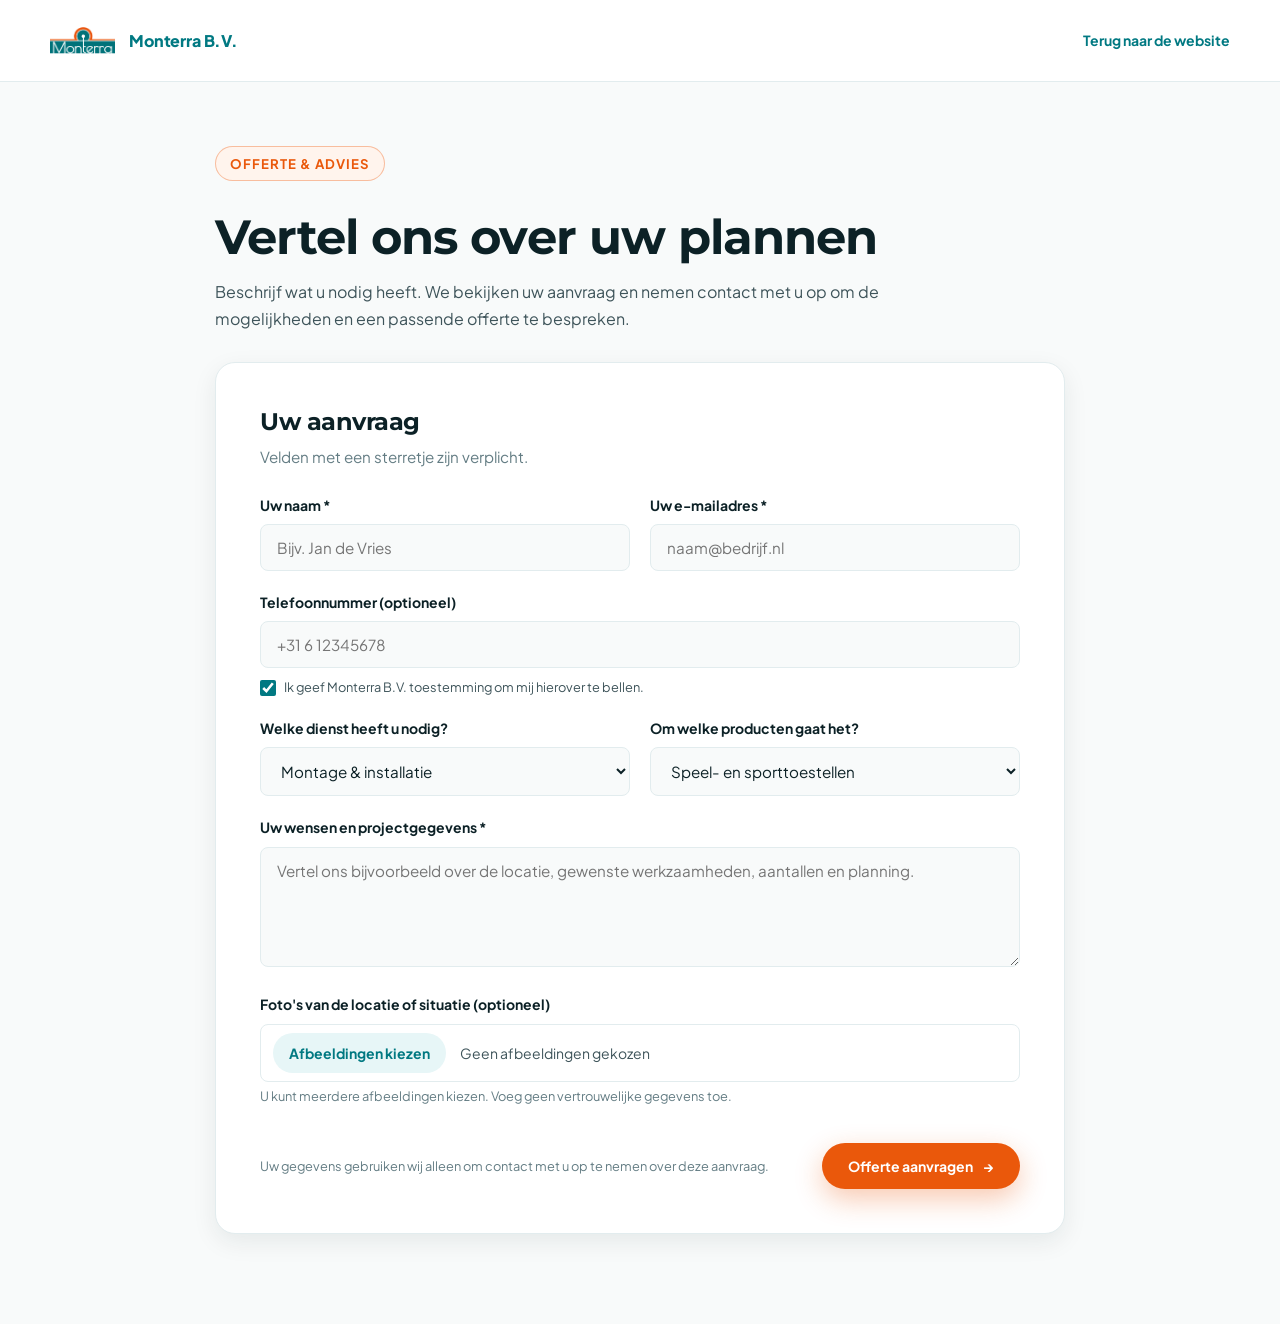
==== commit 48ce1c5c: "Update website" ====
--- a/offerte.html
+++ b/offerte.html
@@ -63,6 +63,16 @@
             <label for="quoteMessage" class="form-label">Uw wensen en projectgegevens *</label>
             <textarea id="quoteMessage" class="form-control" placeholder="Vertel ons bijvoorbeeld over de locatie, gewenste werkzaamheden, aantallen en planning." required></textarea>
           </div>
+          <div class="form-group full-width">
+            <label for="quoteImages" class="form-label">Foto's van de locatie of situatie (optioneel)</label>
+            <div class="form-file-picker">
+              <input type="file" id="quoteImages" class="form-file-input" accept="image/*" multiple>
+              <label for="quoteImages" class="form-file-button">Afbeeldingen kiezen</label>
+              <span id="quoteImageFileNames" class="form-file-names">Geen afbeeldingen gekozen</span>
+            </div>
+            <span class="form-privacy-note">U kunt meerdere afbeeldingen kiezen. Voeg geen vertrouwelijke gegevens toe.</span>
+            <div id="quoteImagePreview" class="quote-image-preview" aria-live="polite"></div>
+          </div>
         </div>
         <div class="form-submit-row">
           <span class="form-privacy-note">Uw gegevens gebruiken wij alleen om contact met u op te nemen over deze aanvraag.</span>
@@ -72,7 +82,7 @@
     </section>
     <div id="quoteConfirmation" class="quote-confirmation" role="status" aria-live="polite" hidden>
       <span class="quote-confirmation-icon" aria-hidden="true">✓</span>
-      <div><strong>Uw aanvraag staat klaar.</strong><br>Uw e-mailprogramma is geopend met uw aanvraag. Verstuur de e-mail daar om uw gegevens bij Monterra af te leveren.</div>
+      <div><strong>Uw aanvraagstatus</strong><br><span class="quote-confirmation-message">Uw e-mailprogramma is geopend met uw aanvraag. Verstuur de e-mail daar om uw gegevens bij Monterra af te leveren.</span></div>
     </div>
   </main>
   <script>
@@ -86,11 +96,56 @@
       const category = value('quoteCategory');
       const consent = document.getElementById('quoteCallConsent').checked ? 'Ja' : 'Nee';
       const message = value('quoteMessage');
+      const files = Array.from(document.getElementById('quoteImages').files);
+      const attachmentList = files.length ? files.map((file) => `- ${file.name}`).join('\n') : 'Geen';
       const subject = encodeURIComponent('Offerteaanvraag via de website');
-      const body = encodeURIComponent(`Naam: ${name}\nE-mailadres: ${email}\nTelefoonnummer: ${phone}\nToestemming om te bellen: ${consent}\nDienst: ${service}\nProductcategorie: ${category}\n\nWensen en projectgegevens:\n${message}`);
-      window.location.href = `mailto:info@monterrabv.nl?subject=${subject}&body=${body}`;
-      document.getElementById('quoteConfirmation').hidden = false;
-      document.getElementById('quoteConfirmation').scrollIntoView({ behavior: 'smooth', block: 'nearest' });
+      const body = `Naam: ${name}\nE-mailadres: ${email}\nTelefoonnummer: ${phone}\nToestemming om te bellen: ${consent}\nDienst: ${service}\nProductcategorie: ${category}\n\nWensen en projectgegevens:\n${message}\n\nGeselecteerde afbeeldingen:\n${attachmentList}`;
+      const showConfirmation = (text) => {
+        const confirmation = document.getElementById('quoteConfirmation');
+        confirmation.querySelector('.quote-confirmation-message').textContent = text;
+        confirmation.hidden = false;
+        confirmation.scrollIntoView({ behavior: 'smooth', block: 'nearest' });
+      };
+      if (files.length && navigator.canShare && navigator.canShare({ files }) && navigator.share) {
+        navigator.share({ files, title: 'Offerteaanvraag Monterra B.V.', text: body })
+          .then(() => showConfirmation('Uw aanvraag en afbeeldingen zijn gedeeld.'))
+          .catch((error) => {
+            if (error.name !== 'AbortError') showConfirmation('Het delen is niet gelukt. Kies uw afbeeldingen opnieuw of neem contact met ons op via info@monterrabv.nl.');
+          });
+      } else {
+        const imageNote = files.length ? '\n\nVoeg de geselecteerde afbeeldingen handmatig toe aan de e-mail.' : '';
+        window.location.href = `mailto:info@monterrabv.nl?subject=${subject}&body=${encodeURIComponent(body + imageNote)}`;
+        showConfirmation(files.length
+          ? 'Uw e-mailprogramma is geopend. Voeg de geselecteerde afbeeldingen handmatig toe aan de e-mail voordat u deze verstuurt.'
+          : 'Uw e-mailprogramma is geopend met uw aanvraag. Verstuur de e-mail daar om uw aanvraag bij Monterra af te leveren.');
+      }
+    });
+    document.getElementById('quoteImages').addEventListener('change', function () {
+      const preview = document.getElementById('quoteImagePreview');
+      const fileNames = document.getElementById('quoteImageFileNames');
+      preview.replaceChildren();
+      const files = Array.from(this.files);
+      fileNames.textContent = files.length
+        ? `${files.length} afbeelding${files.length === 1 ? '' : 'en'} gekozen`
+        : 'Geen afbeeldingen gekozen';
+      files.forEach((file) => {
+        if (!file.type.startsWith('image/')) return;
+        const card = document.createElement('div');
+        card.className = 'quote-image-item';
+        const image = document.createElement('img');
+        image.src = URL.createObjectURL(file);
+        image.alt = `Voorbeeld van ${file.name}`;
+        const caption = document.createElement('span');
+        caption.textContent = file.name;
+        card.append(image, caption);
+        preview.append(card);
+      });
+      if (files.length) {
+        const summary = document.createElement('p');
+        summary.className = 'quote-image-count';
+        summary.textContent = `${files.length} afbeelding${files.length === 1 ? '' : 'en'} geselecteerd.`;
+        preview.prepend(summary);
+      }
     });
   </script>
 </body>
--- a/styles.css
+++ b/styles.css
@@ -1924,6 +1924,16 @@
 .quote-form-box h2 { font-size: 1.5rem; margin-bottom: 8px; }
 .quote-form-box > p { margin-bottom: 24px; color: var(--color-text-muted); }
 .quote-form-box .form-submit-row { margin-top: 22px; }
+.form-file-picker { display: flex; align-items: center; gap: 14px; min-height: 54px; padding: 8px 12px; border: 1px solid var(--color-surface-border); border-radius: var(--radius-sm); background: #FFFFFF; }
+.form-file-input { position: absolute; width: 1px; height: 1px; padding: 0; margin: -1px; overflow: hidden; clip: rect(0, 0, 0, 0); white-space: nowrap; clip-path: inset(50%); border: 0; }
+.form-file-button { display: inline-flex; align-items: center; justify-content: center; min-height: 40px; padding: 8px 16px; border-radius: var(--radius-full); background: var(--color-secondary-light); color: var(--color-secondary); font-size: 0.875rem; font-weight: 700; cursor: pointer; white-space: nowrap; }
+.form-file-input:focus-visible + .form-file-button { outline: 3px solid var(--color-secondary); outline-offset: 2px; }
+.form-file-names { min-width: 0; overflow: hidden; color: var(--color-text-body); font-size: 0.875rem; text-overflow: ellipsis; white-space: nowrap; }
+.quote-image-preview { display: grid; grid-template-columns: repeat(auto-fill, minmax(110px, 1fr)); gap: 12px; margin-top: 14px; }
+.quote-image-count { grid-column: 1 / -1; color: var(--color-secondary); font-size: 0.85rem; font-weight: 700; }
+.quote-image-item { min-width: 0; overflow: hidden; border: 1px solid var(--color-surface-border); border-radius: var(--radius-sm); background: #FFFFFF; }
+.quote-image-item img { display: block; width: 100%; height: 88px; object-fit: cover; }
+.quote-image-item span { display: block; overflow: hidden; padding: 6px 8px; color: var(--color-text-body); font-size: 0.72rem; text-overflow: ellipsis; white-space: nowrap; }
 .quote-confirmation { display: flex; gap: 14px; margin-top: 20px; padding: 18px; border-left: 4px solid #22c55e; border-radius: var(--radius-sm); background: #effaf2; color: var(--color-text-body); line-height: 1.55; }
 .quote-confirmation[hidden] { display: none; }
 .quote-confirmation-icon { display: grid; place-items: center; width: 28px; height: 28px; flex: 0 0 28px; border-radius: 50%; color: #fff; background: #22c55e; font-weight: 800; }
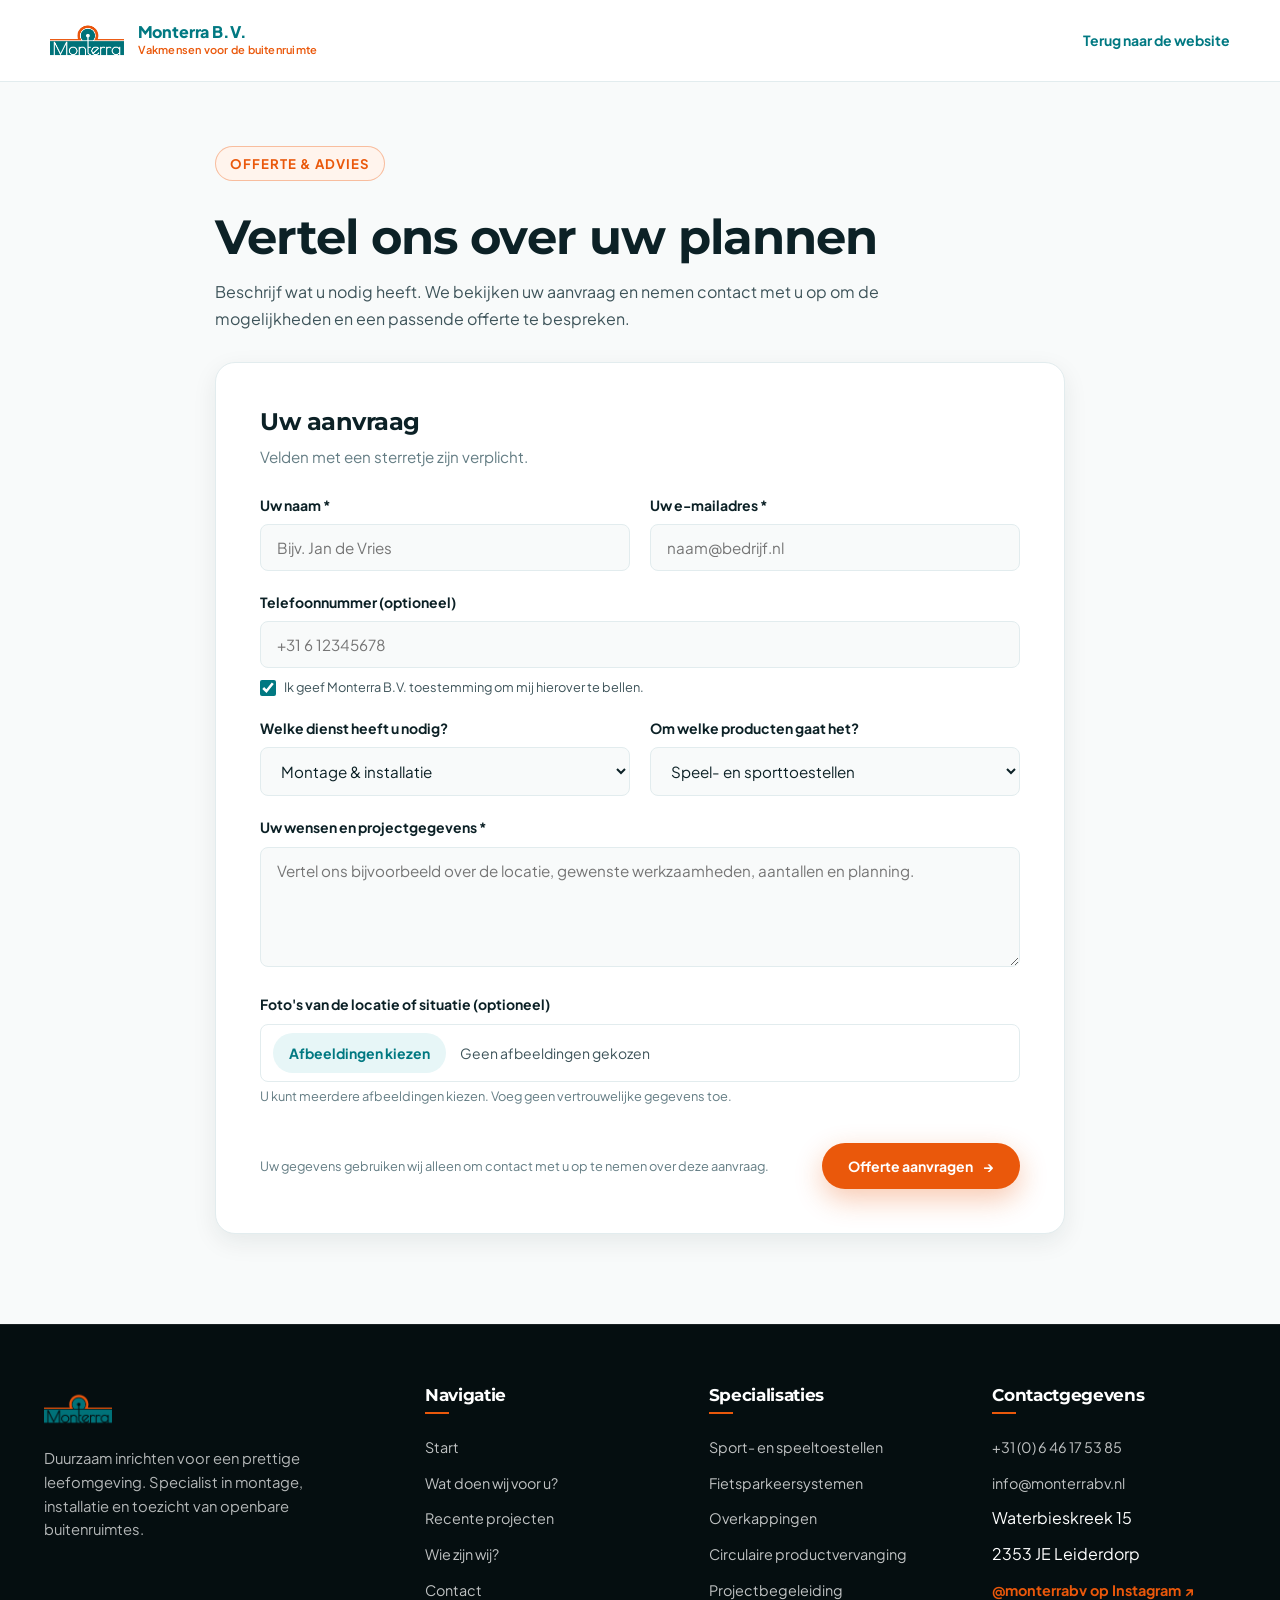
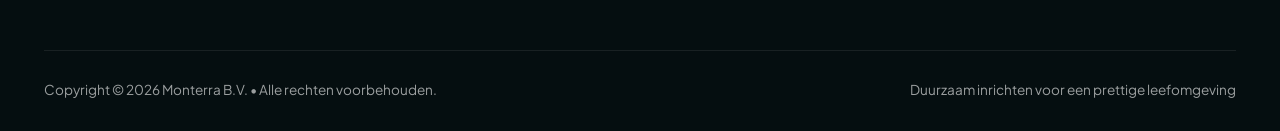
==== commit 576f424b: "Update website" ====
--- a/offerte.html
+++ b/offerte.html
@@ -10,8 +10,14 @@
 <body class="quote-page">
   <header class="quote-header">
     <a href="index.html" class="brand-link" aria-label="Monterra B.V. startpagina">
-      <img src="assets/optimized/monterra-logo.png" alt="Monterra B.V." class="brand-logo-img">
-      <span class="brand-name">Monterra B.V.</span>
+      <picture>
+        <source srcset="assets/optimized/monterra-logo.webp" type="image/webp">
+        <img src="assets/optimized/monterra-logo.png" alt="Monterra B.V. logo" class="brand-logo-img">
+      </picture>
+      <div class="brand-text-block">
+        <span class="brand-name">Monterra B.V.</span>
+        <span class="brand-tagline-small">Vakmensen voor de buitenruimte</span>
+      </div>
     </a>
     <a href="index.html#contact" class="quote-back-link">Terug naar de website</a>
   </header>
@@ -85,6 +91,53 @@
       <div><strong>Uw aanvraagstatus</strong><br><span class="quote-confirmation-message">Uw e-mailprogramma is geopend met uw aanvraag. Verstuur de e-mail daar om uw gegevens bij Monterra af te leveren.</span></div>
     </div>
   </main>
+  <footer class="site-footer" role="contentinfo">
+    <div class="container">
+      <div class="footer-top">
+        <div class="footer-brand">
+          <picture>
+            <source srcset="assets/optimized/monterra-logo.webp" type="image/webp">
+            <img src="assets/optimized/monterra-logo.png" alt="Monterra B.V." style="height: 48px; width: auto;">
+          </picture>
+          <p>Duurzaam inrichten voor een prettige leefomgeving. Specialist in montage, installatie en toezicht van openbare buitenruimtes.</p>
+        </div>
+        <div class="footer-col">
+          <h4>Navigatie</h4>
+          <ul class="footer-links">
+            <li><a href="index.html#home">Start</a></li>
+            <li><a href="index.html#diensten">Wat doen wij voor u?</a></li>
+            <li><a href="index.html#projecten">Recente projecten</a></li>
+            <li><a href="index.html#over-ons">Wie zijn wij?</a></li>
+            <li><a href="index.html#contact">Contact</a></li>
+          </ul>
+        </div>
+        <div class="footer-col">
+          <h4>Specialisaties</h4>
+          <ul class="footer-links">
+            <li><a href="index.html#diensten">Sport- en speeltoestellen</a></li>
+            <li><a href="index.html#diensten">Fietsparkeersystemen</a></li>
+            <li><a href="index.html#diensten">Overkappingen</a></li>
+            <li><a href="index.html#diensten">Circulaire productvervanging</a></li>
+            <li><a href="index.html#diensten">Projectbegeleiding</a></li>
+          </ul>
+        </div>
+        <div class="footer-col">
+          <h4>Contactgegevens</h4>
+          <ul class="footer-links">
+            <li><a href="tel:+31646175385">+31 (0) 6 46 17 53 85</a></li>
+            <li><a href="mailto:info@monterrabv.nl">info@monterrabv.nl</a></li>
+            <li><span>Waterbieskreek 15</span></li>
+            <li><span>2353 JE Leiderdorp</span></li>
+            <li><a href="https://www.instagram.com/monterrabv/" target="_blank" rel="noopener noreferrer" style="color: var(--color-primary); font-weight: 700;">@monterrabv op Instagram ↗</a></li>
+          </ul>
+        </div>
+      </div>
+      <div class="footer-bottom">
+        <div>Copyright © 2026 Monterra B.V. • Alle rechten voorbehouden.</div>
+        <div>Duurzaam inrichten voor een prettige leefomgeving</div>
+      </div>
+    </div>
+  </footer>
   <script>
     document.getElementById('quoteForm').addEventListener('submit', function (event) {
       event.preventDefault();
--- a/styles.css
+++ b/styles.css
@@ -1914,7 +1914,7 @@
   border-bottom: 1px solid var(--color-surface-border);
 }
 
-.quote-header .brand-logo-img { height: 46px; }
+.quote-header .brand-logo-img { height: 52px; }
 .quote-back-link { color: var(--color-secondary); font-size: 14px; font-weight: 700; }
 .quote-main { width: min(850px, calc(100% - 40px)); margin: 0 auto; padding: 64px 0 90px; }
 .quote-intro { max-width: 680px; margin-bottom: 30px; }
